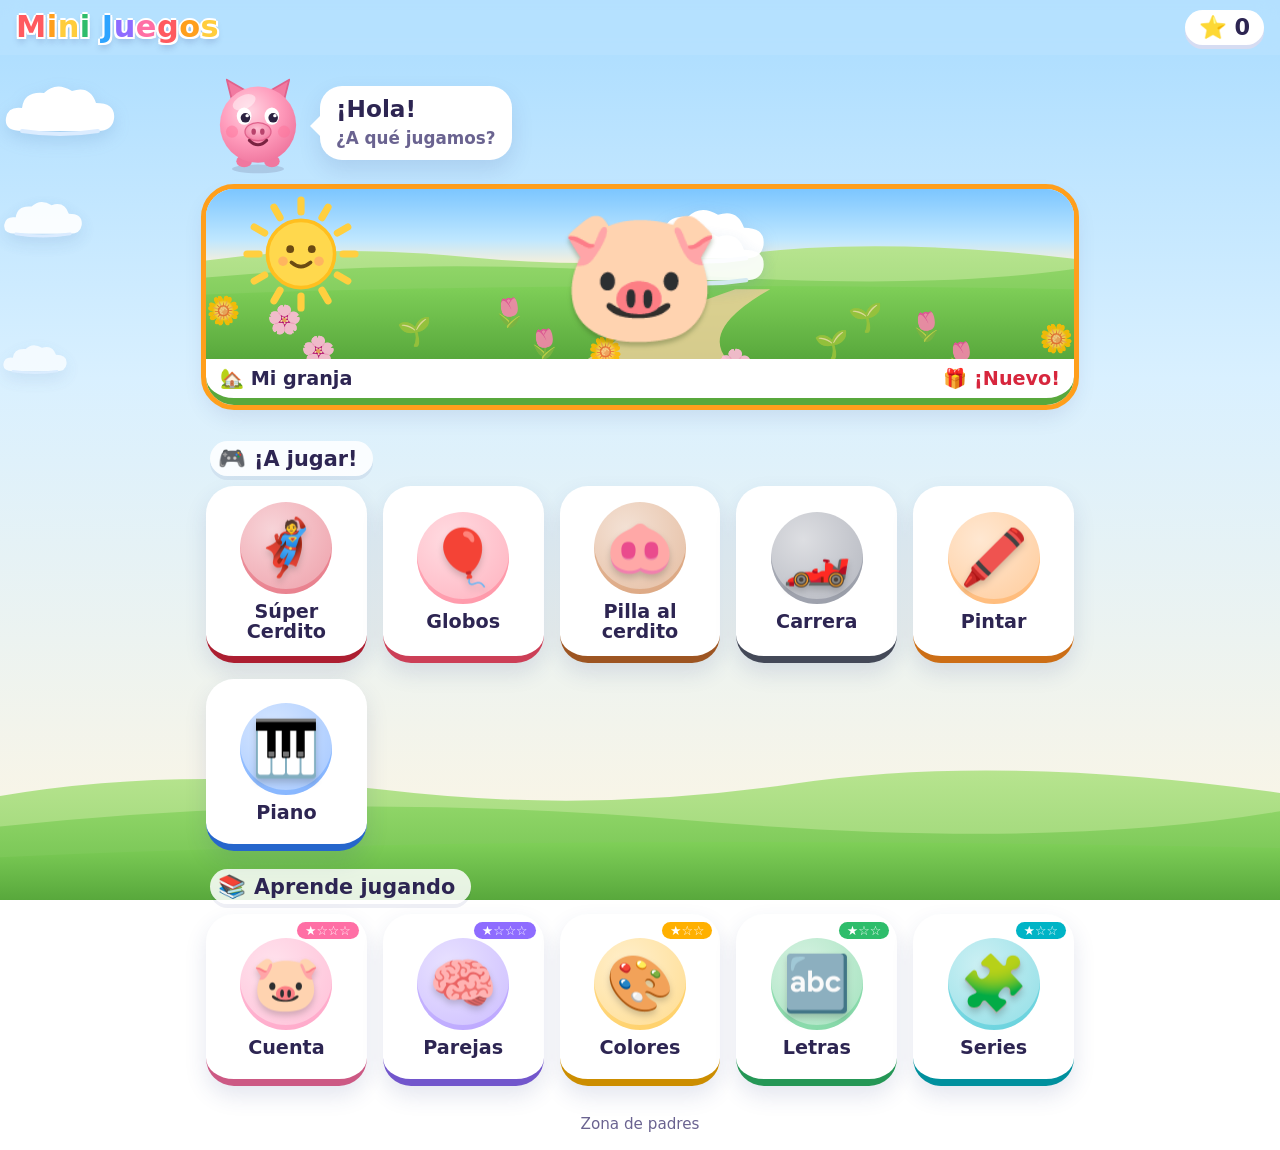
==== index.html @ d33e92b8 "Rediseño visual: escenario de cielo y colinas, mascota Cerdi, tarjetas con relieve - Fondo común con" ====
<!doctype html>
<html lang="es">
<head>
  <meta charset="utf-8">
  <meta name="viewport" content="width=device-width, initial-scale=1, maximum-scale=1, user-scalable=no">
  <meta name="theme-color" content="#2f80ff">
  <meta name="apple-mobile-web-app-capable" content="yes">
  <meta name="mobile-web-app-capable" content="yes">
  <meta name="apple-mobile-web-app-status-bar-style" content="default">
  <meta name="apple-mobile-web-app-title" content="Mini Juegos">
  <link rel="apple-touch-icon" href="apple-touch-icon.png">
  <link rel="icon" href="icon.svg" type="image/svg+xml">
  <title>Mini Juegos</title>
  <link rel="manifest" href="manifest.json">
  <link rel="preload" href="fonts/baloo-2-latin-800-normal.woff2" as="font" type="font/woff2" crossorigin>
  <link rel="stylesheet" href="css/style.css">
</head>
<body>
  <div id="decor" aria-hidden="true"></div>
  <header class="topbar">
    <button id="btn-home" class="icon-btn" aria-label="Inicio" hidden>🏠</button>
    <h1 id="title">Mini Juegos</h1>
    <div class="stars" aria-label="Estrellas">⭐ <span id="star-count">0</span></div>
  </header>

  <main id="app"></main>

  <div id="celebration" class="celebration" hidden></div>

  <script src="js/core.js"></script>
  <script src="js/mascot.js"></script>
  <script src="js/decor.js"></script>
  <script src="js/farm.js"></script>
  <script src="js/games/super.js"></script>
  <script src="js/games/globos.js"></script>
  <script src="js/games/topo.js"></script>
  <script src="js/games/carrera.js"></script>
  <script src="js/games/pintar.js"></script>
  <script src="js/games/piano.js"></script>
  <script src="js/games/contar.js"></script>
  <script src="js/games/memoria.js"></script>
  <script src="js/games/colores.js"></script>
  <script src="js/games/letras.js"></script>
  <script src="js/games/series.js"></script>
  <script src="js/app.js"></script>
</body>
</html>
---- css/style.css ----
@font-face { font-family: 'Baloo 2'; font-weight: 600; font-display: swap; src: url(../fonts/baloo-2-latin-600-normal.woff2) format('woff2'); }
@font-face { font-family: 'Baloo 2'; font-weight: 800; font-display: swap; src: url(../fonts/baloo-2-latin-800-normal.woff2) format('woff2'); }
:root {
  --bg: #fff8ec;
  --ink: #2b2b3a;
  --primary: #2f80ff;
  --ok: #2ebd6b;
  --warn: #ff9f1c;
  --card: #ffffff;
  --shadow: 0 6px 0 rgba(0,0,0,.12);
  --radius: 24px;
}

* { box-sizing: border-box; -webkit-tap-highlight-color: transparent; }

html, body {
  margin: 0;
  background: var(--bg);
  color: var(--ink);
  font-family: 'Baloo 2', system-ui, sans-serif;
  user-select: none;
  -webkit-user-select: none;
  -webkit-touch-callout: none;
  /* pan-y: se puede hacer scroll vertical pero no zoom (pellizco ni doble toque). */
  touch-action: pan-y;
  overscroll-behavior: none;
}
/* En los juegos de recreo no hay nada que desplazar: se bloquea todo gesto. */
body.in-game { touch-action: none; overflow: hidden; }
body.in-game main { overflow: hidden; }

.topbar {
  display: flex; align-items: center; gap: 12px;
  padding: 10px 16px;
  background: var(--primary); color: #fff;
  position: sticky; top: 0; z-index: 5;
}
.topbar h1 { flex: 1; margin: 0; font-size: 1.5rem; font-weight: 800; }
.stars { font-size: 1.4rem; font-weight: 800; }
.icon-btn {
  border: 0; background: rgba(255,255,255,.25); color: #fff;
  font-size: 1.6rem; width: 52px; height: 52px; border-radius: 16px; cursor: pointer;
}

main { padding: 16px; max-width: 900px; margin: 0 auto; }
.hello { font-size: 1.5rem; font-weight: 800; margin: 0 4px 12px; color: var(--primary); }

/* ---------- Menú ---------- */
.menu-grid {
  display: grid; gap: 16px;
  grid-template-columns: repeat(auto-fill, minmax(150px, 1fr));
}
.game-card {
  border: 0; cursor: pointer;
  background: var(--c, #fff); color: #fff;
  border-radius: var(--radius); box-shadow: var(--shadow);
  padding: 18px 10px; min-height: 160px;
  display: flex; flex-direction: column; align-items: center; justify-content: center; gap: 6px;
  font-family: inherit; font-size: 1.3rem; font-weight: 800;
  transition: transform .1s;
}
.game-card:active { transform: translateY(4px); box-shadow: 0 2px 0 rgba(0,0,0,.12); }
.game-card .emoji { font-size: 3.6rem; line-height: 1; }
.game-card .lvl { font-size: .9rem; opacity: .9; }

.parents-link {
  display: block; margin: 28px auto 0; text-align: center;
  color: #888; font-size: .95rem; background: none; border: 0; font-family: inherit;
}

/* ---------- Pantalla de juego ---------- */
.prompt {
  display: flex; align-items: center; justify-content: center; gap: 12px;
  font-size: 1.6rem; font-weight: 800; text-align: center; margin: 4px 0 16px;
}
.speak-btn {
  border: 0; background: var(--warn); color: #fff; font-size: 1.8rem;
  width: 60px; height: 60px; border-radius: 50%; box-shadow: var(--shadow); cursor: pointer; flex: none;
}

.stage {
  background: var(--card); border-radius: var(--radius); box-shadow: var(--shadow);
  padding: 16px; min-height: 180px;
  display: flex; flex-wrap: wrap; align-items: center; justify-content: center; gap: 8px;
  font-size: 3rem;
}

.options {
  display: grid; gap: 14px; margin-top: 18px;
  grid-template-columns: repeat(auto-fit, minmax(90px, 1fr));
}
.opt {
  border: 0; cursor: pointer; font-family: inherit;
  background: #fff; border-radius: 20px; box-shadow: var(--shadow);
  min-height: 96px; font-size: 2.6rem; font-weight: 800; color: var(--ink);
  transition: transform .1s, background .2s;
}
.opt:active { transform: translateY(4px); }
.opt.right { background: var(--ok); color: #fff; animation: pop .35s; }
.opt.wrong { animation: shake .35s; background: #ffe2c2; }
.opt.hint  { outline: 5px dashed var(--ok); outline-offset: 3px; }

/* Memoria */
.memory-grid { display: grid; gap: 10px; grid-template-columns: repeat(var(--cols, 4), 1fr); }
.mcard {
  aspect-ratio: 1; border: 0; border-radius: 18px; cursor: pointer;
  background: var(--primary); box-shadow: var(--shadow);
  font-size: clamp(2rem, 9vw, 3.4rem);
  color: transparent; transition: transform .25s, background .25s;
}
.mcard.open, .mcard.done { background: #fff; color: initial; transform: rotateY(360deg); }
.mcard.done { opacity: .55; }

/* Formas */
.shape { width: 80px; height: 80px; margin: auto; }

.progress { display: flex; gap: 6px; justify-content: center; margin-top: 16px; }
.progress span { width: 14px; height: 14px; border-radius: 50%; background: #ddd; }
.progress span.on { background: var(--ok); }

/* Celebración */
.celebration {
  position: fixed; inset: 0; pointer-events: none; z-index: 20;
  display: flex; align-items: center; justify-content: center;
  font-size: 7rem; animation: fadeout 1.2s forwards;
}
.confetti { position: fixed; top: -20px; font-size: 1.8rem; animation: fall 1.4s linear forwards; }

/* Panel padres */
.parents { background: #fff; border-radius: var(--radius); padding: 20px; font-size: 1.05rem; }
.parents table { width: 100%; border-collapse: collapse; }
.parents td, .parents th { padding: 8px; border-bottom: 1px solid #eee; text-align: left; }
.parents button { font-family: inherit; font-size: 1rem; padding: 8px 14px; border-radius: 10px; border: 1px solid #ccc; background: #fafafa; }
.parents label { display: block; margin-bottom: 14px; }
.parents select { font-family: inherit; font-size: 1rem; padding: 8px; border-radius: 10px; border: 1px solid #ccc; max-width: 70%; }
.parents input { font-family: inherit; font-size: 1.1rem; padding: 8px 10px; border-radius: 10px; border: 1px solid #ccc; width: 60%; max-width: 240px; }

@keyframes pop { 50% { transform: scale(1.15); } }
@keyframes shake { 25% { transform: translateX(-8px); } 75% { transform: translateX(8px); } }
@keyframes fadeout { 0% { opacity: 0; transform: scale(.5); } 30% { opacity: 1; transform: scale(1.1); } 100% { opacity: 0; } }
@keyframes fall { to { transform: translateY(110vh) rotate(540deg); } }

@media (max-width: 420px) {
  .opt { min-height: 80px; font-size: 2.2rem; }
  .prompt { font-size: 1.3rem; }
}

/* ---------- Recreo: área de juego a pantalla ---------- */
.section-title { font-size: 1.4rem; font-weight: 800; margin: 18px 4px 10px; }
.section-title:first-child { margin-top: 0; }
.hud { display: flex; justify-content: space-between; align-items: center; font-size: 1.5rem; font-weight: 800; margin-bottom: 8px; }
.play {
  position: relative; overflow: hidden; touch-action: none;
  height: calc(100vh - 140px); height: calc(100dvh - 140px); min-height: 380px;
  border-radius: var(--radius); box-shadow: var(--shadow);
  background: linear-gradient(#bfe6ff, #eaf7ff);
}
.sprite { position: absolute; top: 0; line-height: 1; cursor: pointer; will-change: transform; }
.balloon { font-size: 4.2rem; filter: drop-shadow(0 4px 2px rgba(0,0,0,.15)); }
.burst { position: absolute; font-size: 2rem; pointer-events: none; animation: burst .5s forwards; }
.floating { position: absolute; font-size: 1.6rem; font-weight: 800; color: #fff; text-shadow: 0 2px 0 rgba(0,0,0,.3); pointer-events: none; animation: rise .8s forwards; }
@keyframes burst { to { transform: scale(2.4); opacity: 0; } }
@keyframes rise { to { transform: translateY(-60px); opacity: 0; } }

/* Topo */
.holes { display: grid; grid-template-columns: repeat(3, 1fr); gap: 14px; height: 100%; padding: 14px; align-content: center; }
.hole { position: relative; aspect-ratio: 1; border-radius: 50%; background: radial-gradient(#5b3a1c 55%, #7a5230 56%); overflow: hidden; }
.hole .who { position: absolute; left: 0; right: 0; text-align: center; bottom: -100%; font-size: clamp(3rem, 15vw, 5rem); transition: bottom .15s; }
.hole.up .who { bottom: 8%; }
.hole.hit .who { animation: shake .3s; }

/* Pintar */
.paint-tools { display: flex; flex-wrap: wrap; gap: 8px; margin-bottom: 8px; }
.swatch { width: 46px; height: 46px; border-radius: 50%; border: 4px solid #fff; box-shadow: var(--shadow); cursor: pointer; font-size: 1.5rem; display: flex; align-items: center; justify-content: center; background: #fff; }
.swatch.sel { outline: 4px solid var(--ink); }
.paint canvas { width: 100%; height: 100%; display: block; background: #fff; border-radius: var(--radius); }

/* Piano */
.keys { display: flex; height: 100%; gap: 4px; padding: 6px; }
.key { flex: 1; min-width: 0; padding-left: 0; padding-right: 0; border: 0; border-radius: 16px; box-shadow: var(--shadow); cursor: pointer; display: flex; flex-direction: column; justify-content: flex-end; align-items: center; padding-bottom: 18px; font-size: clamp(1.4rem, 6vw, 3rem); transition: transform .08s; }
.key.on { transform: translateY(6px) scale(.97); filter: brightness(1.15); }
.key.on span { animation: pop .3s; }

/* Carrera */
.road { background: #555; }
.road .lane { position: absolute; top: 0; bottom: 0; width: 6px; background: repeating-linear-gradient(#fff 0 30px, transparent 30px 60px); background-size: 6px 60px; animation: road .5s linear infinite; }
@keyframes road { to { background-position: 0 60px; } }
.car { font-size: 4rem; transition: left .12s; }
.car.crash { animation: crash .6s; }
@keyframes crash { 20% { transform: rotate(-20deg); } 50% { transform: rotate(20deg); } 80% { transform: rotate(-10deg); } }

/* Barra de objetivo (sin cronómetro) */
.goalbar { flex: 1; height: 18px; margin: 0 12px; background: rgba(0,0,0,.08); border-radius: 9px; overflow: hidden; }
.goalbar > div { height: 100%; width: 0; background: var(--ok); border-radius: 9px; transition: width .3s; }

/* ---------- Mi granja ---------- */
.farm { position: relative; overflow: hidden; container-type: inline-size;
  background: linear-gradient(#8fd3ff 0 46%, #86d45f 46% 100%); }
@keyframes drift { from { left: 105%; } to { left: -25%; } }
.fitem { position: absolute; line-height: 1; cursor: pointer; transform: translate(-50%, -100%);
  font-size: calc(var(--s) * 1vw); font-size: calc(var(--s) * 1cqw);
  animation: bob 2.4s ease-in-out infinite; filter: drop-shadow(0 3px 2px rgba(0,0,0,.18)); }
.fitem.jump { animation: jump .5s; }
.fitem.arrive { animation: arrive .7s; }
@keyframes bob { 50% { transform: translate(-50%, -104%); } }
@keyframes jump { 40% { transform: translate(-50%, -150%) rotate(-12deg) scale(1.2); } }
@keyframes arrive { 0% { transform: translate(-50%, -100%) scale(0); } 70% { transform: translate(-50%, -100%) scale(1.4); } }
.farm-banner { display: block; width: 100%; padding: 0; border: 0; margin-bottom: 6px; cursor: pointer; font-family: inherit;
  background: #fff; border-radius: var(--radius); box-shadow: var(--shadow); overflow: hidden; color: var(--ink); }
.farm-banner:active { transform: translateY(4px); }
.farm-banner .mini { height: 150px; pointer-events: none; }
.farm-banner.new { outline: 5px solid var(--warn); animation: pop 1s infinite; }
.farm-foot { display: flex; align-items: center; gap: 8px; padding: 8px 14px; font-size: 1.2rem; }
.farm-foot b { margin-right: auto; font-weight: 800; }
.farm-foot .goalbar { max-width: 110px; margin: 0; }
.gift { font-weight: 800; white-space: nowrap; }
.gift.bounce { color: #d7263d; }
.farm-hud { justify-content: center; gap: 10px; }
.farm-hud .goalbar { max-width: 220px; margin: 0; }

/* ---------- Súper Cerdito ---------- */
.sky { background: linear-gradient(#5cb8ff, #c9ecff 70%, #e9f9d8); }
.hero { width: 80px; height: 80px; left: 0; }
.hero .pig { position: absolute; inset: 0; font-size: 4rem; line-height: 80px; text-align: center; }
.hero .cape { position: absolute; left: -34px; top: 22px; width: 56px; height: 40px; background: #d7263d;
  clip-path: polygon(100% 20%, 100% 80%, 0 100%, 18% 50%, 0 0); transform-origin: right center; animation: flap .35s ease-in-out infinite alternate; }
@keyframes flap { from { transform: scaleY(.75) skewY(-6deg); } to { transform: scaleY(1.1) skewY(6deg); } }
.lost { display: flex; flex-direction: column; align-items: center; font-size: 2.6rem; left: 0; }
.lost span:first-child { font-size: 3rem; margin-bottom: -10px; }
.storm { font-size: 3.6rem; left: 0; }
.follower { font-size: 1.6rem; left: 0; }


/* =====================================================================
   Rediseño: cielo con escenario, tarjetas "almohadilla", mascota Cerdi
   ===================================================================== */
:root {
  --ink: #2d2552;
  --primary: #3d7bff;
  --shadow: 0 10px 22px rgba(45, 60, 130, .13);
  --radius: 28px;
}
html, body { background: linear-gradient(#a9dcff 0%, #d9f0ff 42%, #fff6e2 100%) fixed; min-height: 100%; }
body { position: relative; }
#decor { position: fixed; inset: 0; z-index: 0; pointer-events: none; overflow: hidden; }
#decor .hills { position: absolute; left: 0; bottom: 0; width: 100%; height: 34vh; }
main, .topbar { position: relative; z-index: 1; }

/* Sol que gira despacio y nubes que pasan */
.sun .rays { transform-origin: 50px 50px; animation: spin 40s linear infinite; }
@keyframes spin { to { transform: rotate(360deg); } }
.cloud { position: absolute; width: 120px; filter: drop-shadow(0 6px 8px rgba(80,120,180,.18)); animation: drift 34s linear infinite; pointer-events: none; }
.cloud.c1 { top: 9%; animation-delay: -6s; }
.cloud.c2 { top: 22%; width: 86px; animation-duration: 46s; animation-delay: -25s; opacity: .9; }
.cloud.c3 { top: 38%; width: 70px; animation-duration: 40s; animation-delay: -14s; opacity: .7; }
@keyframes drift { from { left: 105%; } to { left: -35%; } }

/* Barra superior translúcida con título de colores */
.topbar { background: rgba(185, 226, 255, .72); -webkit-backdrop-filter: blur(10px); backdrop-filter: blur(10px); color: var(--ink); }
.topbar h1 { font-size: 1.9rem; letter-spacing: .5px; line-height: 1;
  text-shadow: 0 2px 0 #fff, 2px 0 0 #fff, -2px 0 0 #fff, 0 -2px 0 #fff, 2px 2px 0 #fff, -2px 2px 0 #fff, 0 5px 6px rgba(45,60,130,.25); }
.icon-btn, .stars { background: #fff; color: var(--ink); box-shadow: 0 4px 0 #d6dcf2; }
.stars { padding: 4px 14px; border-radius: 999px; }
.icon-btn { border-radius: 50%; }

/* Saludo con la mascota */
.hello { display: flex; align-items: center; gap: 10px; margin: 0 0 14px; color: var(--ink); }
.hello-mascot { width: 104px; flex: none; cursor: pointer; animation: bob2 2.6s ease-in-out infinite; }
.hello-mascot.jump { animation: jumpy .6s; }
.cerdi { display: block; width: 100%; height: auto; overflow: visible; }
.cerdi-eyes { animation: blink 4.5s infinite; transform-origin: 60px 53px; }
@keyframes blink { 0%, 95%, 100% { transform: scaleY(1); } 97% { transform: scaleY(.1); } }
@keyframes bob2 { 50% { transform: translateY(-6px); } }
@keyframes jumpy { 40% { transform: translateY(-26px) rotate(-8deg); } 70% { transform: translateY(0) scale(1.08, .92); } }
.bubble { position: relative; background: #fff; border-radius: 22px; padding: 10px 16px; font-size: 1.45rem; font-weight: 800; line-height: 1.15; box-shadow: var(--shadow); }
.bubble small { font-size: 1.05rem; font-weight: 600; color: #6a6390; }
.bubble::before { content: ''; position: absolute; left: -10px; top: 40%; border: 10px solid transparent; border-right-color: #fff; border-left: 0; }

/* Títulos de sección en píldora */
.section-title { display: inline-flex; align-items: center; gap: 8px; background: rgba(255,255,255,.85); padding: 4px 16px 4px 8px; border-radius: 999px; font-size: 1.3rem; box-shadow: 0 4px 0 rgba(45,60,130,.08); }
.section-title span { font-size: 1.4rem; }

/* Tarjetas de juego tipo "almohadilla" */
.menu-grid { grid-template-columns: repeat(auto-fill, minmax(148px, 1fr)); }
.game-card { position: relative; background: #fff; color: var(--ink); min-height: 172px; padding: 16px 8px 14px; gap: 8px;
  border-bottom: 7px solid var(--c); border-bottom-color: color-mix(in srgb, var(--c) 80%, #000);
  box-shadow: var(--shadow); font-size: 1.2rem; transition: transform .12s, box-shadow .12s; }
.game-card:active { transform: translateY(5px); border-bottom-width: 3px; box-shadow: 0 4px 10px rgba(45,60,130,.12); }
.game-card .emoji { width: 92px; height: 92px; border-radius: 50%; display: grid; place-items: center;
  background: var(--c); background: radial-gradient(circle at 35% 30%, color-mix(in srgb, var(--c) 20%, #fff), color-mix(in srgb, var(--c) 45%, #fff));
  box-shadow: inset 0 -5px 0 color-mix(in srgb, var(--c) 30%, transparent); font-size: 3.4rem; }
.game-card .emoji span { filter: drop-shadow(0 4px 3px rgba(0,0,0,.18)); transition: transform .2s; }
.game-card:hover .emoji span { transform: scale(1.1) rotate(-6deg); }
.game-card .gname { line-height: 1.05; }
.game-card .lvl { position: absolute; top: 8px; right: 8px; background: var(--c); color: #fff; font-size: .8rem; padding: 1px 8px; border-radius: 999px; opacity: 1; }
.parents-link { color: #6a6390; }

/* Tarjeta de la granja */
.farm-banner { border-bottom: 7px solid #58a83c; margin-bottom: 18px; }
.farm-banner .mini { height: 170px; }

/* Escena de la granja dibujada */
.farm { background: #9ed8ff; }
.farm .farm-sky { position: absolute; inset: 0; background: linear-gradient(#7cc6ff 0%, #bfe7ff 30%, #fff1d6 46%); }
.farm .hills { position: absolute; inset: 0; width: 100%; height: 100%; }
.farm .sun { position: absolute; left: 4%; top: 3%; width: 20%; width: 20cqw; max-width: 120px; }
.farm .cloud { width: 26cqw; max-width: 130px; }
.farm .flowers span { position: absolute; font-size: 3.2cqw; opacity: .9; pointer-events: none; }
.fitem { z-index: 2; filter: drop-shadow(0 4px 2px rgba(40,70,20,.28)); }

/* Juegos de preguntas: tarjetas y botones con relieve */
.stage { border-bottom: 6px solid #dfe5f6; }
.opt { border-bottom: 6px solid #d9dff3; box-shadow: var(--shadow); }
.opt:active { border-bottom-width: 2px; }
.opt.right { border-bottom-color: #1f9653; }
.speak-btn { box-shadow: 0 5px 0 #d97f00; }
.prompt { background: rgba(255,255,255,.92); border-radius: 24px; padding: 8px 12px; }
.progress span { width: 18px; height: 18px; background: #fff; box-shadow: inset 0 0 0 3px #d9dff3; }
.progress span.on { background: #ffcd3c; box-shadow: inset 0 0 0 3px #f0a800; }
.hud { background: rgba(255,255,255,.92); border-radius: 22px; padding: 6px 12px; }
.parents { box-shadow: var(--shadow); }

@media (prefers-reduced-motion: reduce) {
  .sun .rays, .cloud, .hello-mascot, .cerdi-eyes, .fitem { animation: none !important; }
}

/* Reverso de las cartas de Parejas */
.mcard { background: radial-gradient(circle at 30% 25%, #8fb1ff, #4f7dff 60%, #6f5bff); border-bottom: 6px solid #3a55c9;
  background-image: radial-gradient(circle at 30% 25%, rgba(255,255,255,.35) 0 18%, transparent 19%), linear-gradient(135deg, #5b8cff, #8e6cff); }
.mcard.open, .mcard.done { background: #fff; border-bottom-color: #d9dff3; }
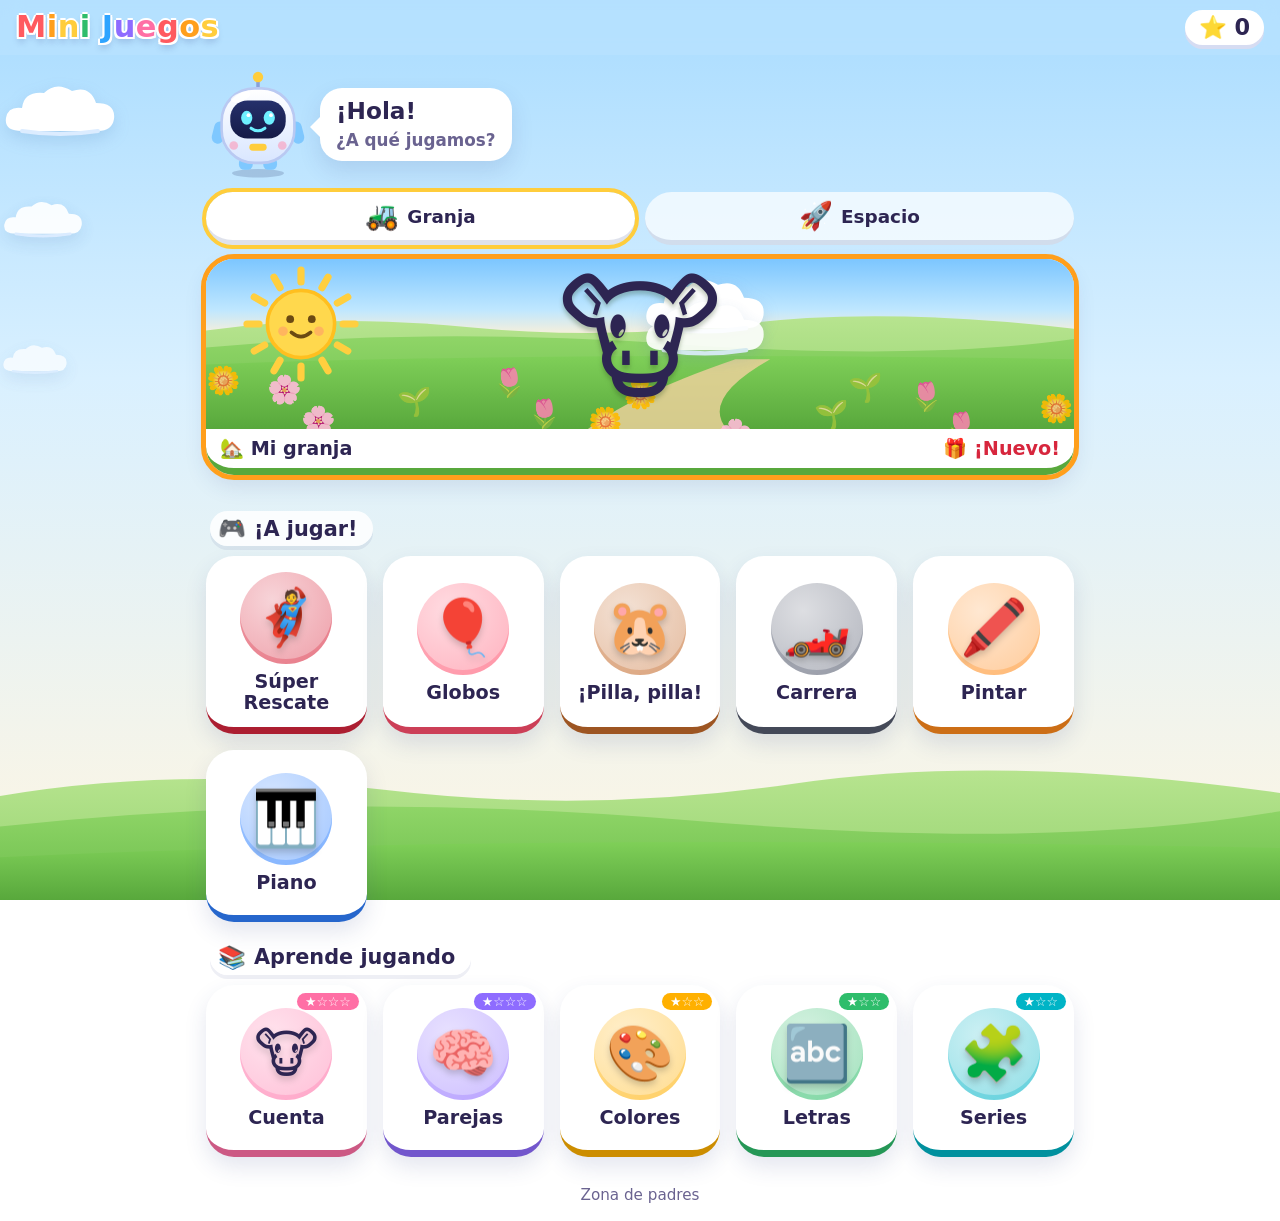
==== commit 198646e3: "Temas (granja y espacio), perfiles con guardado versionado y mascota Bip - Store v2: varios jugadore" ====
--- a/index.html
+++ b/index.html
@@ -27,10 +27,12 @@
 
   <div id="celebration" class="celebration" hidden></div>
 
+  <script src="js/store.js"></script>
   <script src="js/core.js"></script>
   <script src="js/mascot.js"></script>
   <script src="js/decor.js"></script>
-  <script src="js/farm.js"></script>
+  <script src="js/themes.js"></script>
+  <script src="js/world.js"></script>
   <script src="js/games/super.js"></script>
   <script src="js/games/globos.js"></script>
   <script src="js/games/topo.js"></script>
--- a/css/style.css
+++ b/css/style.css
@@ -164,7 +164,7 @@
 
 /* Topo */
 .holes { display: grid; grid-template-columns: repeat(3, 1fr); gap: 14px; height: 100%; padding: 14px; align-content: center; }
-.hole { position: relative; aspect-ratio: 1; border-radius: 50%; background: radial-gradient(#5b3a1c 55%, #7a5230 56%); overflow: hidden; }
+.hole { position: relative; aspect-ratio: 1; border-radius: 50%; background: var(--hole, radial-gradient(#5b3a1c 55%, #7a5230 56%)); overflow: hidden; }
 .hole .who { position: absolute; left: 0; right: 0; text-align: center; bottom: -100%; font-size: clamp(3rem, 15vw, 5rem); transition: bottom .15s; }
 .hole.up .who { bottom: 8%; }
 .hole.hit .who { animation: shake .3s; }
@@ -194,7 +194,7 @@
 .goalbar > div { height: 100%; width: 0; background: var(--ok); border-radius: 9px; transition: width .3s; }
 
 /* ---------- Mi granja ---------- */
-.farm { position: relative; overflow: hidden; container-type: inline-size;
+.world { position: relative; overflow: hidden; container-type: inline-size;
   background: linear-gradient(#8fd3ff 0 46%, #86d45f 46% 100%); }
 @keyframes drift { from { left: 105%; } to { left: -25%; } }
 .fitem { position: absolute; line-height: 1; cursor: pointer; transform: translate(-50%, -100%);
@@ -205,11 +205,11 @@
 @keyframes bob { 50% { transform: translate(-50%, -104%); } }
 @keyframes jump { 40% { transform: translate(-50%, -150%) rotate(-12deg) scale(1.2); } }
 @keyframes arrive { 0% { transform: translate(-50%, -100%) scale(0); } 70% { transform: translate(-50%, -100%) scale(1.4); } }
-.farm-banner { display: block; width: 100%; padding: 0; border: 0; margin-bottom: 6px; cursor: pointer; font-family: inherit;
+.world-banner { display: block; width: 100%; padding: 0; border: 0; margin-bottom: 6px; cursor: pointer; font-family: inherit;
   background: #fff; border-radius: var(--radius); box-shadow: var(--shadow); overflow: hidden; color: var(--ink); }
-.farm-banner:active { transform: translateY(4px); }
-.farm-banner .mini { height: 150px; pointer-events: none; }
-.farm-banner.new { outline: 5px solid var(--warn); animation: pop 1s infinite; }
+.world-banner:active { transform: translateY(4px); }
+.world-banner .mini { height: 150px; pointer-events: none; }
+.world-banner.new { outline: 5px solid var(--warn); animation: pop 1s infinite; }
 .farm-foot { display: flex; align-items: center; gap: 8px; padding: 8px 14px; font-size: 1.2rem; }
 .farm-foot b { margin-right: auto; font-weight: 800; }
 .farm-foot .goalbar { max-width: 110px; margin: 0; }
@@ -296,16 +296,16 @@
 .parents-link { color: #6a6390; }
 
 /* Tarjeta de la granja */
-.farm-banner { border-bottom: 7px solid #58a83c; margin-bottom: 18px; }
-.farm-banner .mini { height: 170px; }
+.world-banner { border-bottom: 7px solid #58a83c; margin-bottom: 18px; }
+.world-banner .mini { height: 170px; }
 
 /* Escena de la granja dibujada */
-.farm { background: #9ed8ff; }
-.farm .farm-sky { position: absolute; inset: 0; background: linear-gradient(#7cc6ff 0%, #bfe7ff 30%, #fff1d6 46%); }
-.farm .hills { position: absolute; inset: 0; width: 100%; height: 100%; }
-.farm .sun { position: absolute; left: 4%; top: 3%; width: 20%; width: 20cqw; max-width: 120px; }
-.farm .cloud { width: 26cqw; max-width: 130px; }
-.farm .flowers span { position: absolute; font-size: 3.2cqw; opacity: .9; pointer-events: none; }
+.world { background: #9ed8ff; }
+.world .farm-sky { position: absolute; inset: 0; background: linear-gradient(#7cc6ff 0%, #bfe7ff 30%, #fff1d6 46%); }
+.world .hills { position: absolute; inset: 0; width: 100%; height: 100%; }
+.world .sun { position: absolute; left: 4%; top: 3%; width: 20%; width: 20cqw; max-width: 120px; }
+.world .cloud { width: 26cqw; max-width: 130px; }
+.world .flowers span { position: absolute; font-size: 3.2cqw; opacity: .9; pointer-events: none; }
 .fitem { z-index: 2; filter: drop-shadow(0 4px 2px rgba(40,70,20,.28)); }
 
 /* Juegos de preguntas: tarjetas y botones con relieve */
@@ -328,3 +328,54 @@
 .mcard { background: radial-gradient(circle at 30% 25%, #8fb1ff, #4f7dff 60%, #6f5bff); border-bottom: 6px solid #3a55c9;
   background-image: radial-gradient(circle at 30% 25%, rgba(255,255,255,.35) 0 18%, transparent 19%), linear-gradient(135deg, #5b8cff, #8e6cff); }
 .mcard.open, .mcard.done { background: #fff; border-bottom-color: #d9dff3; }
+
+/* ---------- Selector de tema, jugadores ---------- */
+.theme-pick { display: flex; gap: 10px; margin: 0 0 14px; }
+.theme-btn { flex: 1; display: flex; align-items: center; justify-content: center; gap: 8px; border: 0; cursor: pointer;
+  font-family: inherit; font-size: 1.15rem; font-weight: 800; color: var(--ink); background: rgba(255,255,255,.7);
+  padding: 8px 10px; border-radius: 999px; border-bottom: 5px solid rgba(45,60,130,.15); }
+.theme-btn span { font-size: 1.7rem; }
+.theme-btn.on { background: #fff; outline: 4px solid #ffcd3c; }
+.who-btn { margin-left: auto; width: 60px; height: 60px; border-radius: 50%; border: 0; background: #fff; font-size: 2rem; box-shadow: var(--shadow); cursor: pointer; flex: none; }
+.who-grid { display: grid; gap: 16px; grid-template-columns: repeat(auto-fill, minmax(148px, 1fr)); }
+.parents h3 { margin: 18px 0 8px; font-size: 1.2rem; }
+.parents h3:first-child { margin-top: 0; }
+.avatars { display: flex; flex-wrap: wrap; gap: 6px; margin-bottom: 10px; }
+.avatars .av { font-size: 1.6rem; width: 48px; height: 48px; padding: 0; border-radius: 50%; }
+.avatars .av.on, .profiles .pf.on { outline: 3px solid var(--primary); background: #eef3ff; }
+.profiles { display: flex; flex-wrap: wrap; gap: 6px; }
+
+/* ---------- Tema espacio ---------- */
+.mascot { display: block; width: 100%; height: auto; overflow: visible; }
+.mascot-eyes { animation: blink 4.5s infinite; transform-origin: 60px 54px; }
+.mascot-light { animation: glow 1.6s ease-in-out infinite alternate; }
+@keyframes glow { to { fill: #ff8fb1; } }
+.stars-bg { position: absolute; inset: 0; width: 100%; height: 100%; }
+.stars-bg .tw { animation: twinkle 2.4s ease-in-out infinite alternate; }
+@keyframes twinkle { to { opacity: .25; } }
+.moon-ground { position: absolute; left: 0; bottom: 0; width: 100%; height: 100%; }
+body.theme-espacio, html:has(body.theme-espacio) { background: linear-gradient(#141640 0%, #2a2370 55%, #4b3a96 100%) fixed; }
+body.theme-espacio #decor .planet { position: absolute; right: -30px; top: 90px; width: 150px; animation: floaty 7s ease-in-out infinite; }
+body.theme-espacio #decor .earth { position: absolute; left: -14px; top: 46%; width: 70px; opacity: .9; }
+@keyframes floaty { 50% { transform: translateY(-10px) rotate(3deg); } }
+body.theme-espacio .topbar { background: rgba(30, 26, 90, .6); }
+body.theme-espacio .parents-link { color: #cfc9ff; }
+body.theme-espacio .world-banner { border-bottom-color: #6f5bff; }
+.world-espacio .space-sky { position: absolute; inset: 0; background: linear-gradient(#141640, #2a2370 60%, #4b3a96); }
+.world-espacio .planet { position: absolute; right: 2%; top: 30%; width: 26cqw; max-width: 160px; opacity: .95; }
+.world-espacio .fitem { filter: drop-shadow(0 0 6px rgba(255,255,255,.35)); }
+.twinkles { position: absolute; inset: 0; background-image:
+  radial-gradient(2px 2px at 20% 30%, #fff 50%, transparent 51%), radial-gradient(2px 2px at 70% 20%, #fff 50%, transparent 51%),
+  radial-gradient(1.5px 1.5px at 40% 70%, #fff 50%, transparent 51%), radial-gradient(2px 2px at 85% 60%, #fff 50%, transparent 51%),
+  radial-gradient(1.5px 1.5px at 10% 85%, #fff 50%, transparent 51%), radial-gradient(1.5px 1.5px at 55% 45%, #fff 50%, transparent 51%);
+  animation: twinkle 2s ease-in-out infinite alternate; }
+.spaceway { background: linear-gradient(#141640, #2a2370); }
+.starfield { position: absolute; inset: -100% 0 0 0; background-image:
+  radial-gradient(2px 2px at 15% 10%, #fff 50%, transparent 51%), radial-gradient(1.5px 1.5px at 60% 25%, #fff 50%, transparent 51%),
+  radial-gradient(2px 2px at 35% 55%, #fff 50%, transparent 51%), radial-gradient(1.5px 1.5px at 80% 75%, #fff 50%, transparent 51%),
+  radial-gradient(2px 2px at 90% 40%, #fff 50%, transparent 51%), radial-gradient(1.5px 1.5px at 5% 90%, #fff 50%, transparent 51%);
+  background-size: 100% 50%; animation: stars 2.4s linear infinite; }
+.starfield.s2 { animation-duration: 4s; opacity: .5; background-position: 50px 0; }
+@keyframes stars { to { transform: translateY(50%); } }
+.car.ship { transform: rotate(-45deg); }
+.car.ship.crash { animation: crash .6s; }
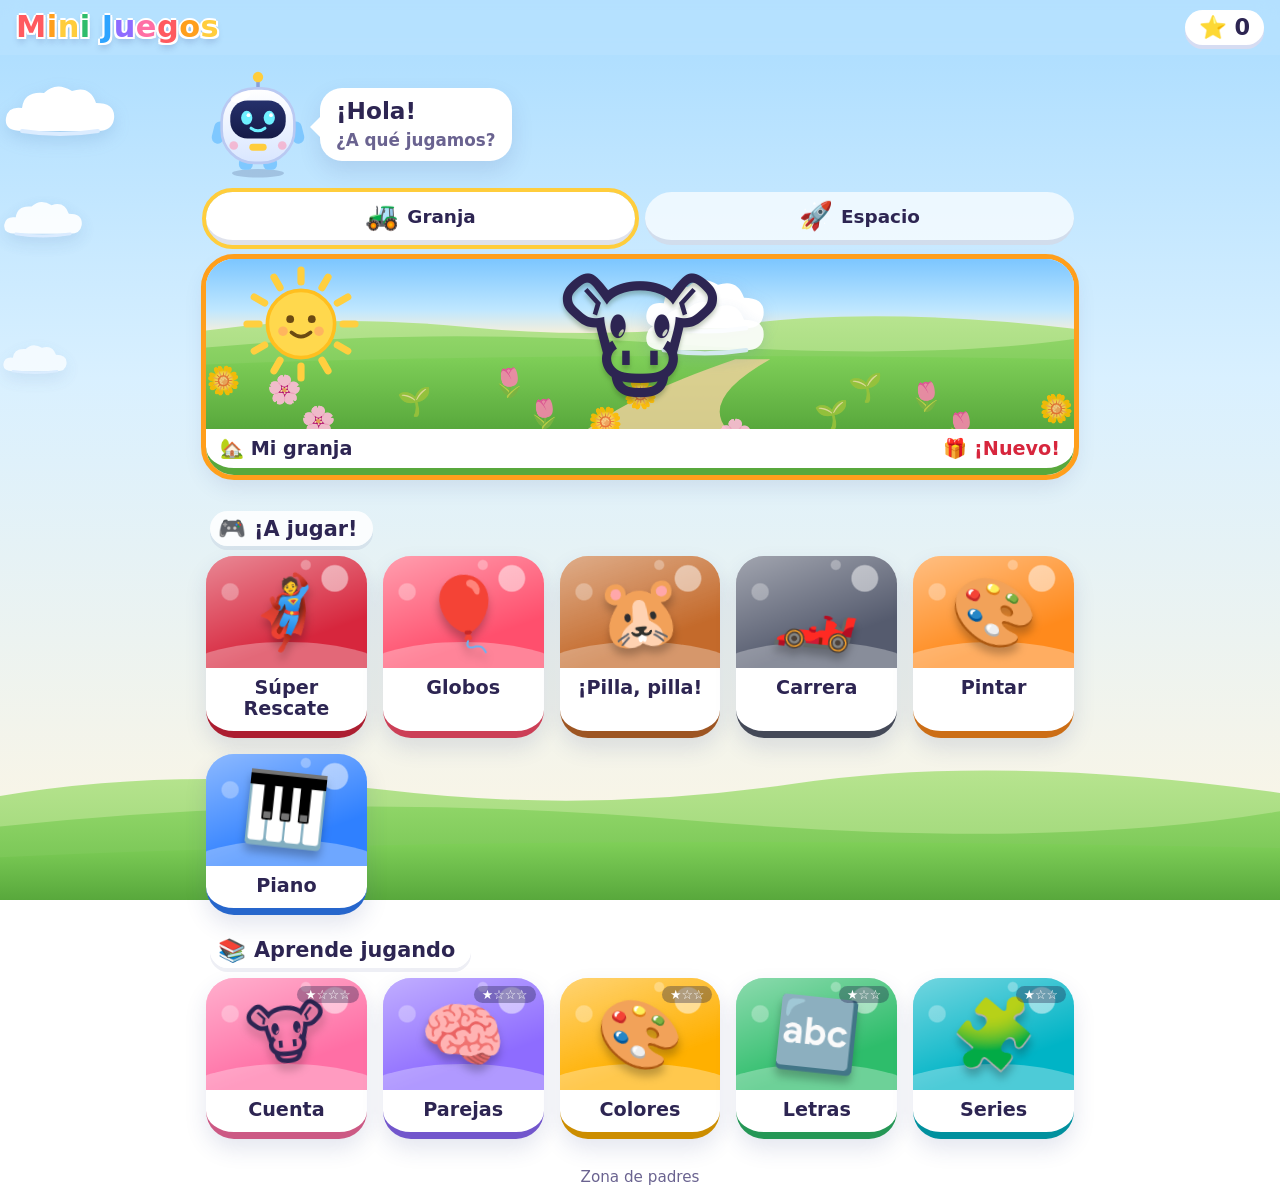
==== commit 205a7b0c: "Pintar nuevo y segunda pasada de diseño Pintar: - Selector con hoja en blanco, 8 láminas propias par" ====
--- a/index.html
+++ b/index.html
@@ -33,6 +33,8 @@
   <script src="js/decor.js"></script>
   <script src="js/themes.js"></script>
   <script src="js/world.js"></script>
+  <script src="js/art.js"></script>
+  <script src="js/laminas.js"></script>
   <script src="js/games/super.js"></script>
   <script src="js/games/globos.js"></script>
   <script src="js/games/topo.js"></script>
--- a/css/style.css
+++ b/css/style.css
@@ -379,3 +379,100 @@
 @keyframes stars { to { transform: translateY(50%); } }
 .car.ship { transform: rotate(-45deg); }
 .car.ship.crash { animation: crash .6s; }
+
+/* =====================================================================
+   Segunda pasada de diseño: portadas, píldoras, bloques, mascota en juego
+   ===================================================================== */
+/* Portadas de los juegos */
+.game-card { padding: 0 0 12px; overflow: hidden; gap: 6px; justify-content: flex-start; min-height: 0; }
+.game-card .cover { display: grid; place-items: center; width: 100%; height: 112px; position: relative; overflow: hidden; background: var(--c);
+  background: radial-gradient(circle at 80% 20%, rgba(255,255,255,.5) 0 8%, transparent 9%), radial-gradient(circle at 15% 32%, rgba(255,255,255,.3) 0 5%, transparent 6%),
+              radial-gradient(circle at 62% 8%, rgba(255,255,255,.3) 0 3%, transparent 4%), linear-gradient(160deg, rgba(255,255,255,.45), rgba(255,255,255,0) 70%), var(--c); }
+.game-card .cover::after { content: ''; position: absolute; left: -15%; right: -15%; bottom: -38px; height: 64px; border-radius: 50%; background: rgba(255,255,255,.3); }
+.game-card .emoji { width: auto; height: auto; background: none; box-shadow: none; border-radius: 0; font-size: 4.3rem; line-height: 1; z-index: 1;
+  filter: drop-shadow(0 7px 4px rgba(0,0,0,.25)); transform: rotate(-6deg); transition: transform .2s; }
+.menu-grid .game-card:nth-child(even) .emoji { transform: rotate(6deg); }
+.game-card:active .emoji { transform: scale(1.15); }
+.game-card .gname { padding: 4px 6px 0; }
+.game-card .lvl { z-index: 2; background: rgba(30,30,70,.35); }
+
+/* HUD en píldoras */
+.hud { background: none; padding: 0; gap: 8px; }
+.hud > span { background: #fff; border-radius: 999px; padding: 3px 14px; box-shadow: 0 4px 0 rgba(45,60,130,.14); white-space: nowrap; color: var(--ink); }
+.hud > .goalbar { height: 26px; border: 5px solid #fff; border-radius: 999px; box-shadow: 0 4px 0 rgba(45,60,130,.14); background: #e6e9f7; margin: 0; }
+.hud .goalbar > div { background: linear-gradient(90deg, #ffc21f, #ff7a3d); }
+
+/* Progreso con estrellas, bloques de color y mascota que reacciona */
+.progress { display: flex; gap: 6px; justify-content: center; margin: 0 auto 10px; background: rgba(255,255,255,.9); border-radius: 999px; padding: 0 18px; width: max-content; box-shadow: 0 4px 0 rgba(45,60,130,.1); }
+.progress span, .progress span.on { width: auto; height: auto; background: none; box-shadow: none; border-radius: 0; font-size: 1.8rem; line-height: 1.25; color: #d8d5ee; }
+.progress span.on { color: #ffc21f; text-shadow: 0 2px 0 #e09a00; }
+.progress span.new { animation: pop .5s; }
+.options { margin-bottom: 112px; }
+.opt.blk { background: var(--b); color: #fff; border-bottom-color: rgba(0,0,0,.22); text-shadow: 0 3px 0 rgba(0,0,0,.18); font-size: 3rem; }
+.opt.blk.right { background: var(--ok); }
+.opt.blk.wrong { background: var(--b); opacity: .45; }
+.buddy { position: fixed; left: 8px; bottom: 6px; width: 96px; pointer-events: none; z-index: 2; }
+.buddy.react, .hello-mascot.react { animation: jumpy .6s; }
+.mascot .mo { display: none; }
+.mascot.mood-happy .mo-happy, .mascot.mood-joy .mo-joy, .mascot.mood-wow .mo-wow { display: inline; }
+
+/* Pantalla de fin */
+.endcard { background: #fff; border-radius: 32px; padding: 22px 16px 26px; text-align: center; box-shadow: var(--shadow); border-bottom: 8px solid #d9dff3; margin-top: 10px; color: var(--ink); }
+.end-stars span { display: inline-block; font-size: 3rem; animation: starin .5s backwards; }
+.end-stars span:nth-child(2) { font-size: 4.2rem; animation-delay: .15s; }
+.end-stars span:nth-child(3) { animation-delay: .3s; }
+@keyframes starin { from { transform: scale(0) rotate(-90deg); opacity: 0; } }
+.end-mascot { width: 130px; margin: 4px auto 0; animation: bob2 1.2s ease-in-out infinite; }
+.end-title { display: flex; flex-direction: column; gap: 2px; font-size: 1.9rem; font-weight: 800; line-height: 1.15; margin: 8px 0 16px; }
+.end-title small { font-size: 1.05rem; color: #6a6390; }
+.end-btns { display: flex; gap: 22px; justify-content: center; }
+.round { width: 92px; height: 92px; border-radius: 50%; border: 0; font-size: 2.6rem; cursor: pointer; border-bottom: 8px solid rgba(0,0,0,.2); }
+.round.again { background: #5fbb6d; } .round.home { background: #4f9bf5; }
+.round:active { transform: translateY(5px); border-bottom-width: 3px; }
+
+/* Escena del tema dentro de los juegos */
+.play > .hills, .play > .moon-ground { position: absolute; inset: 0; width: 100%; height: 100%; pointer-events: none; }
+body.theme-espacio .play { background: linear-gradient(#141640, #2a2370 60%, #4b3a96); }
+
+/* Carrera con paisaje */
+.raceway.grass { background-color: #6cc24a; background-image: radial-gradient(circle at 25% 30%, #80d25c 0 16%, transparent 17%), radial-gradient(circle at 72% 72%, #5fb440 0 13%, transparent 14%); background-size: 84px 84px; }
+.raceway.space { background: linear-gradient(#141640, #2a2370); }
+.track { position: absolute; top: 0; bottom: 0; left: 19%; right: 19%; }
+.track.road { background: #4a4f63; }
+.track.road::before, .track.road::after { content: ''; position: absolute; top: 0; bottom: 0; width: 9px; background: repeating-linear-gradient(#ff5a4d 0 24px, #fff 24px 48px); background-size: 9px 48px; animation: kerb .4s linear infinite; }
+.track.road::before { left: -9px; } .track.road::after { right: -9px; }
+@keyframes kerb { to { background-position: 0 48px; } }
+.track.spaceway { background: rgba(255,255,255,.07); box-shadow: -3px 0 0 rgba(255,255,255,.3), 3px 0 0 rgba(255,255,255,.3); }
+.verge { position: absolute; top: 0; bottom: 0; width: calc(19% - 9px); overflow: hidden; pointer-events: none; }
+.verge.l { left: 0; } .verge.r { right: 0; }
+.verge > div { position: absolute; left: 0; right: 0; top: -100%; height: 200%; animation: vergeroll 3.4s linear infinite; }
+@keyframes vergeroll { to { transform: translateY(50%); } }
+.verge .half { position: absolute; left: 0; right: 0; height: 50%; }
+.verge span { position: absolute; font-size: 1.9rem; line-height: 1; }
+.car { width: 68px; }
+.car svg { width: 60px; display: block; margin: auto; filter: drop-shadow(0 7px 4px rgba(0,0,0,.35)); }
+.car .flame { animation: flicker .18s ease-in-out infinite alternate; transform-origin: 30px 78px; }
+@keyframes flicker { to { transform: scaleY(.7); } }
+
+/* Pintar */
+.paint-bar { display: flex; gap: 7px; justify-content: center; margin: 0 0 8px; }
+#tools { margin-top: 10px; }
+.paint-bar.wrap { flex-wrap: wrap; margin-bottom: 0; }
+.pbtn { width: 46px; height: 46px; flex: none; border: 0; border-radius: 15px; background: #fff; font-size: 1.5rem; line-height: 1; padding: 0; border-bottom: 5px solid #d9dff3; cursor: pointer; display: grid; place-items: center; }
+.pbtn.on { background: #fff1b8; border-bottom-color: #f0a800; transform: translateY(-3px); }
+.pbtn .dot { width: var(--d, 16px); height: var(--d, 16px); border-radius: 50%; background: #2d2552; display: block; }
+.paint-bar .swatch { width: 44px; height: 44px; flex: none; padding: 0; }
+.paint-bar .swatch.sel { outline: 4px solid #2d2552; transform: scale(1.1); }
+.paper-wrap { display: flex; justify-content: center; }
+.paper { position: relative; background: #fff; border-radius: 18px; overflow: hidden; box-shadow: 0 0 0 5px #fff, var(--shadow); touch-action: none; }
+.paper canvas { position: absolute; inset: 0; width: 100%; height: 100%; display: block; }
+.p-lines { pointer-events: none; }
+.mirror-line { position: absolute; top: 0; bottom: 0; left: 50%; border-left: 3px dashed rgba(45,37,82,.4); pointer-events: none; }
+.pick-grid { display: grid; grid-template-columns: repeat(auto-fill, minmax(100px, 1fr)); gap: 12px; margin-bottom: 18px; }
+.pick { border: 0; padding: 0; background: #fff; border-radius: 18px; overflow: hidden; aspect-ratio: 3/4; box-shadow: var(--shadow); border-bottom: 6px solid #d9dff3; cursor: pointer; position: relative; display: grid; place-items: center; }
+.pick img { width: 100%; height: 100%; object-fit: contain; display: block; }
+.pick.blank span { font-size: 3rem; }
+.pick.mine .open { border: 0; padding: 0; background: none; width: 100%; height: 100%; cursor: pointer; }
+.pick .del { position: absolute; top: 4px; right: 4px; width: 30px; height: 30px; border-radius: 50%; border: 0; background: rgba(45,37,82,.75); color: #fff; font-size: .9rem; }
+
+.play { background: linear-gradient(#7cc6ff, #d8f1ff); }
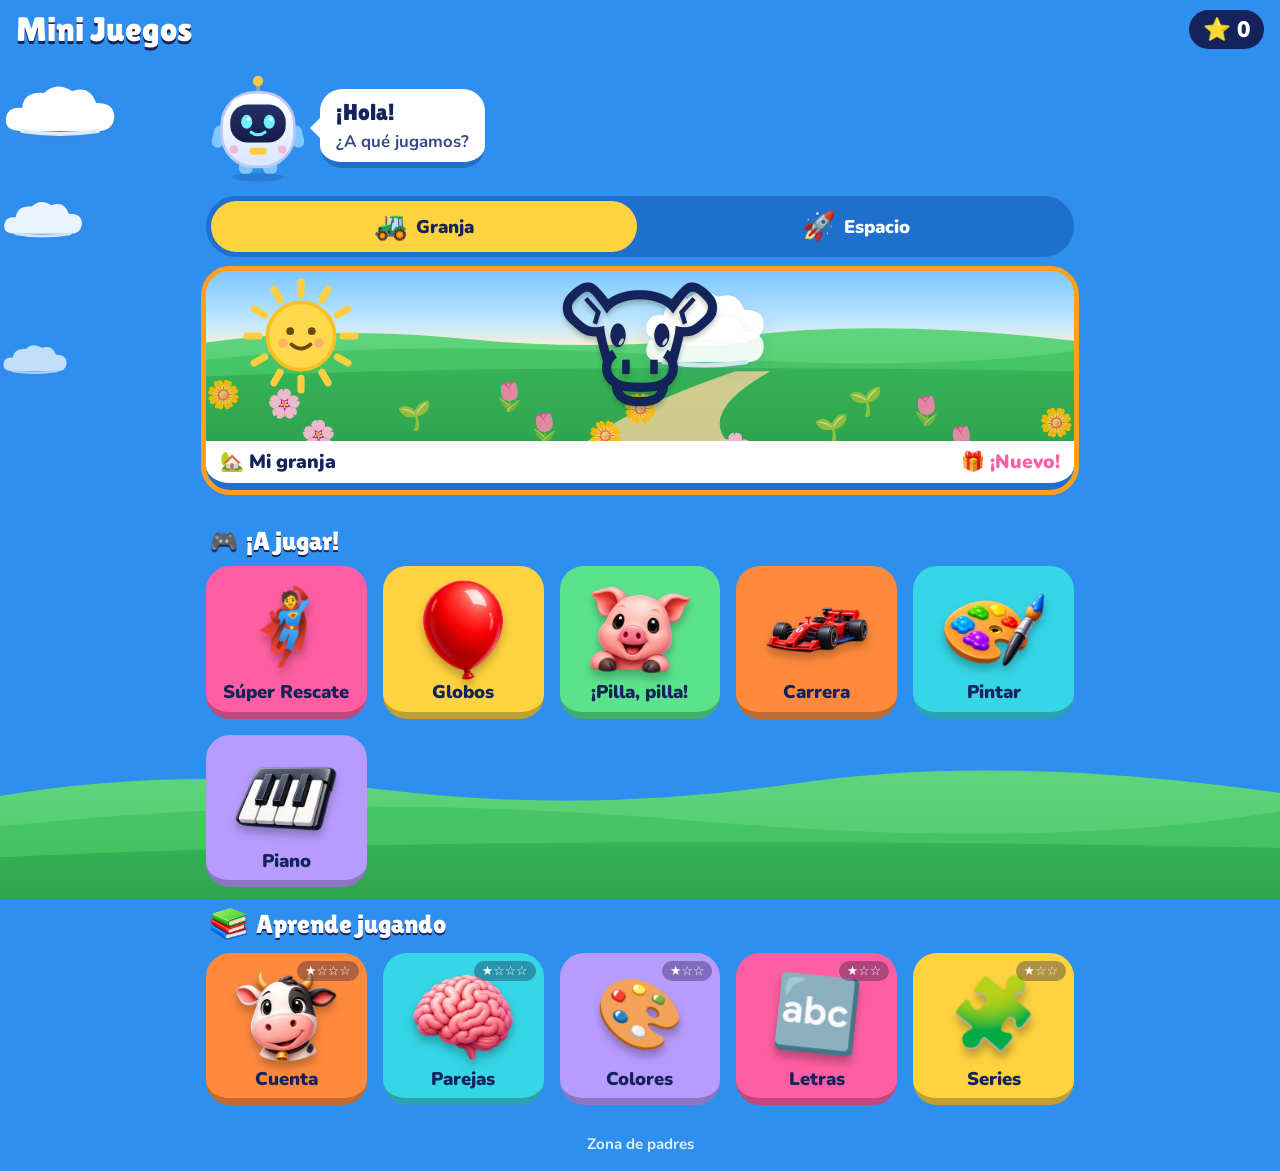
==== commit bb056562: "Estilo arcade (día en granja, noche en espacio), opción pegatina e iconos ilustrados Co-Authored-By:" ====
--- a/index.html
+++ b/index.html
@@ -3,7 +3,7 @@
 <head>
   <meta charset="utf-8">
   <meta name="viewport" content="width=device-width, initial-scale=1, maximum-scale=1, user-scalable=no">
-  <meta name="theme-color" content="#2f80ff">
+  <meta name="theme-color" content="#2F8FEF">
   <meta name="apple-mobile-web-app-capable" content="yes">
   <meta name="mobile-web-app-capable" content="yes">
   <meta name="apple-mobile-web-app-status-bar-style" content="default">
@@ -12,7 +12,8 @@
   <link rel="icon" href="icon.svg" type="image/svg+xml">
   <title>Mini Juegos</title>
   <link rel="manifest" href="manifest.json">
-  <link rel="preload" href="fonts/baloo-2-latin-800-normal.woff2" as="font" type="font/woff2" crossorigin>
+  <link rel="preload" href="fonts/lilita-one-latin-400-normal.woff2" as="font" type="font/woff2" crossorigin>
+  <link rel="preload" href="fonts/nunito-latin-900-normal.woff2" as="font" type="font/woff2" crossorigin>
   <link rel="stylesheet" href="css/style.css">
 </head>
 <body>
--- a/css/style.css
+++ b/css/style.css
@@ -1,5 +1,6 @@
-@font-face { font-family: 'Baloo 2'; font-weight: 600; font-display: swap; src: url(../fonts/baloo-2-latin-600-normal.woff2) format('woff2'); }
-@font-face { font-family: 'Baloo 2'; font-weight: 800; font-display: swap; src: url(../fonts/baloo-2-latin-800-normal.woff2) format('woff2'); }
+@font-face { font-family: 'Lilita One'; font-weight: 400; font-display: swap; src: url(../fonts/lilita-one-latin-400-normal.woff2) format('woff2'); }
+@font-face { font-family: 'Nunito'; font-weight: 700; font-display: swap; src: url(../fonts/nunito-latin-700-normal.woff2) format('woff2'); }
+@font-face { font-family: 'Nunito'; font-weight: 900; font-display: swap; src: url(../fonts/nunito-latin-900-normal.woff2) format('woff2'); }
 :root {
   --bg: #fff8ec;
   --ink: #2b2b3a;
@@ -17,7 +18,7 @@
   margin: 0;
   background: var(--bg);
   color: var(--ink);
-  font-family: 'Baloo 2', system-ui, sans-serif;
+  font-family: 'Nunito', system-ui, sans-serif;
   user-select: none;
   -webkit-user-select: none;
   -webkit-touch-callout: none;
@@ -476,3 +477,131 @@
 .pick .del { position: absolute; top: 4px; right: 4px; width: 30px; height: 30px; border-radius: 50%; border: 0; background: rgba(45,37,82,.75); color: #fff; font-size: .9rem; }
 
 .play { background: linear-gradient(#7cc6ff, #d8f1ff); }
+
+/* ---------- Piano con notas que caen ---------- */
+.play.piano { display: flex; flex-direction: column; }
+.fall { position: relative; flex: 1; overflow: hidden; }
+.fall .lane { position: absolute; top: 0; bottom: 0; width: 12.5%; background: linear-gradient(transparent, var(--k)); opacity: .22; }
+.fnote { position: absolute; width: 40px; height: 48px; margin-left: -20px; border-radius: 14px; background: var(--k); color: #fff; font-size: 1.5rem; font-weight: 800;
+  display: grid; place-items: center; border-bottom: 5px solid rgba(0,0,0,.22); box-shadow: 0 4px 8px rgba(0,0,0,.18); }
+.fnote.wait { animation: notewait .55s ease-in-out infinite alternate; }
+@keyframes notewait { to { transform: scale(1.2); box-shadow: 0 0 0 6px rgba(255,255,255,.8); } }
+.fnote.boom { animation: burst .35s forwards; }
+.rise { position: absolute; bottom: 0; margin-left: -12px; font-size: 2.1rem; font-weight: 800; pointer-events: none; text-shadow: 0 2px 0 #fff; animation: riseup 1.1s ease-out forwards; }
+@keyframes riseup { to { transform: translateY(-280px) rotate(24deg); opacity: 0; } }
+.pkeys { display: flex; gap: 4px; padding: 14px 4px 6px; height: 36%; min-height: 176px; }
+.pkey { flex: 1; min-width: 0; padding: 8px 0 10px; border: 0; border-radius: 20px 20px 12px 12px; background: var(--k); border-bottom: 8px solid rgba(0,0,0,.22);
+  display: flex; flex-direction: column; align-items: center; justify-content: space-between; cursor: pointer; transition: transform .08s; touch-action: none; }
+.pkey .ic { font-size: clamp(1.2rem, 5.4vw, 2.1rem); line-height: 1; filter: drop-shadow(0 2px 1px rgba(0,0,0,.25)); }
+.pkey svg { width: 88%; max-width: 54px; }
+.pkey .m-open { display: none; }
+.pkey.on .m-open { display: inline; } .pkey.on .m-closed { display: none; }
+.pkey.on { transform: translateY(-12px) scaleY(1.05); filter: brightness(1.12); }
+.pkey.hint { box-shadow: 0 0 0 4px #fff, 0 0 18px 8px var(--k); animation: hintk .55s ease-in-out infinite alternate; }
+@keyframes hintk { to { transform: translateY(-9px); } }
+.pkeys { height: 30%; min-height: 168px; }
+.pkey { justify-content: flex-start; gap: 6px; }
+.pkey svg { width: 100%; max-width: 60px; }
+
+/* =====================================================================
+   ESTILO ARCADE (definitivo): Día arcade en la granja, Noche arcade en el espacio.
+   Mismo lenguaje en los dos: fondo de color intenso, paneles, botones de color entero
+   con relieve y letra de videojuego. Cada tema solo cambia estas variables.
+   body.sticker añade el contorno negro tipo pegatina a cualquiera de los dos.
+   ===================================================================== */
+:root {
+  --ground: #2F8FEF; --ink: #14235A; --panel: #FFFFFF; --panel-ink: #14235A; --edge: #1F6FCC; --panel-line: transparent;
+  --chip: #14235A; --chip-ink: #FFFFFF; --title: #FFFFFF; --title-shadow: #14235A; --muted: #3A4A85; --track: #1F6FCC;
+  --line: #14122B; --radius: 24px; --shadow: 0 0 0 transparent;
+}
+body.theme-espacio {
+  --ground: #1B1846; --ink: #1B1846; --panel: #2A2666; --panel-ink: #FFFFFF; --edge: #4B45A3; --panel-line: #4B45A3;
+  --chip: #2A2666; --chip-ink: #FFFFFF; --title: #FFD23F; --title-shadow: transparent; --muted: #C9C5F2; --track: #2A2666;
+}
+html { background: #2F8FEF; }
+html:has(body.theme-espacio) { background: #1B1846; }
+body, body.theme-espacio { background: var(--ground); color: #FFFFFF; font-family: 'Nunito', system-ui, sans-serif; font-weight: 700; }
+button { font-family: inherit; }
+
+/* Cabecera */
+.topbar, body.theme-espacio .topbar { background: var(--ground); -webkit-backdrop-filter: none; backdrop-filter: none; color: #fff; }
+.topbar h1 { font-family: 'Lilita One', sans-serif; font-weight: 400; font-size: 2.1rem; letter-spacing: 0; color: var(--title); text-shadow: 0 3px 0 var(--title-shadow); }
+.topbar h1 span { color: inherit !important; }
+.stars, .icon-btn { background: var(--chip); color: var(--chip-ink); box-shadow: inset 0 0 0 2px var(--panel-line); font-weight: 900; }
+
+/* Paneles */
+.bubble, .world-banner, .prompt, .stage, .endcard, .hud > span, .progress {
+  background: var(--panel); color: var(--panel-ink); box-shadow: inset 0 0 0 2px var(--panel-line); }
+.bubble, .prompt, .stage { border-bottom: 6px solid var(--edge); }
+.bubble { font-family: 'Lilita One', sans-serif; font-weight: 400; }
+.bubble small { font-family: 'Nunito', sans-serif; font-weight: 700; color: var(--muted); }
+.bubble::before { border-right-color: var(--panel); }
+.world-banner, body.theme-espacio .world-banner { border-bottom: 7px solid var(--edge); }
+.farm-foot { color: var(--panel-ink); font-weight: 900; }
+.goalbar { background: rgba(120,140,200,.28); }
+.gift.bounce { color: #FF5FA2; }
+
+/* Selector de tema */
+.theme-pick { background: var(--track); border-radius: 999px; padding: 5px; gap: 6px; box-shadow: inset 0 0 0 2px var(--panel-line); }
+.theme-btn, .theme-btn.on { border: 0; outline: 0; background: transparent; color: #fff; font-weight: 900; padding: 7px 10px; }
+.theme-btn.on { background: #FFD23F; color: var(--ink); }
+
+/* Títulos de sección */
+.section-title { background: none; box-shadow: none; padding: 0; font-family: 'Lilita One', sans-serif; font-weight: 400; font-size: 1.6rem; color: var(--title); text-shadow: 0 2px 0 var(--title-shadow); }
+.section-title img { width: 38px; height: 38px; object-fit: contain; }
+
+/* Tarjetas de juego: color entero con relieve */
+.game-card { background: var(--c); color: var(--ink); border-bottom: 7px solid rgba(0,0,0,.24); box-shadow: none; padding: 12px 6px 10px; gap: 4px; border-radius: 24px; }
+.game-card .cover { background: none; height: 100px; overflow: visible; }
+.game-card .cover::after { display: none; }
+.game-card .emoji { font-size: 4.4rem; }
+.game-card .art { width: 104px; height: 104px; object-fit: contain; filter: drop-shadow(0 6px 4px rgba(0,0,0,.25)); transition: transform .2s; }
+.game-card:active .art { transform: scale(1.12); }
+.game-card .gname { font-weight: 900; font-size: 1.15rem; padding: 0 4px; }
+.game-card .lvl { background: rgba(20,20,60,.34); color: #fff; font-weight: 900; }
+.parents-link, body.theme-espacio .parents-link { color: rgba(255,255,255,.85); font-weight: 700; }
+.who-btn { background: var(--panel); }
+
+/* Preguntas */
+.progress { background: var(--chip); }
+.progress span { color: rgba(255,255,255,.22); }
+.progress span.on { color: #FFD23F; text-shadow: none; }
+.prompt { font-weight: 900; }
+.speak-btn { background: #FFD23F; box-shadow: 0 5px 0 #C79A0E; }
+.opt { background: var(--panel); color: var(--panel-ink); border-bottom-color: var(--edge); box-shadow: inset 0 0 0 2px var(--panel-line); }
+.opt.blk { color: var(--ink); text-shadow: none; font-family: 'Lilita One', sans-serif; font-weight: 400; border-bottom-color: rgba(0,0,0,.24); box-shadow: none; }
+.opt.right, .opt.blk.right { background: #5BE38C; color: var(--ink); border-bottom-color: #2FA75C; }
+.opt.wrong { background: var(--panel); opacity: .5; }
+
+/* Juegos */
+.hud > span { font-weight: 900; }
+.hud > .goalbar { border-color: var(--chip); background: rgba(255,255,255,.3); box-shadow: none; }
+.play { box-shadow: inset 0 0 0 2px var(--panel-line); }
+.endcard { border-bottom: 8px solid var(--edge); }
+.end-title { font-family: 'Lilita One', sans-serif; font-weight: 400; }
+.end-title small { font-family: 'Nunito', sans-serif; font-weight: 700; color: var(--muted); }
+.round.again { background: #5BE38C; } .round.home { background: #35D6E6; }
+.pbtn { background: var(--panel); border-bottom-color: var(--edge); box-shadow: inset 0 0 0 2px var(--panel-line); }
+.pbtn.on { background: #FFD23F; border-bottom-color: #C79A0E; }
+.pbtn .dot { background: var(--panel-ink); }
+.pbtn.on .dot { background: var(--ink); }
+.parents { background: #fff; color: #14235A; font-weight: 700; }
+.parents h3 { font-family: 'Lilita One', sans-serif; font-weight: 400; }
+.parents button { color: #14235A; font-weight: 700; }
+.profiles .look.on { outline: 3px solid var(--primary); background: #eef3ff; }
+
+/* ---------- Pegatina: contorno negro y sombra dura, en los dos temas ---------- */
+body.sticker .game-card, body.sticker .bubble, body.sticker .world-banner, body.sticker .prompt, body.sticker .stage, body.sticker .opt,
+body.sticker .endcard, body.sticker .pbtn, body.sticker .stars, body.sticker .icon-btn, body.sticker .hud > span, body.sticker .theme-pick,
+body.sticker .progress, body.sticker .pick, body.sticker .round, body.sticker .speak-btn, body.sticker .paper, body.sticker .play, body.sticker .who-btn {
+  border: 3px solid var(--line); box-shadow: 4px 4px 0 var(--line); }
+body.sticker .game-card, body.sticker .world-banner, body.sticker .endcard { box-shadow: 6px 6px 0 var(--line); }
+body.sticker .hud > .goalbar { border: 3px solid var(--line); box-shadow: 4px 4px 0 var(--line); background: #fff; }
+body.sticker .topbar h1 { -webkit-text-stroke: 6px var(--line); paint-order: stroke fill; text-shadow: none; transform: rotate(-2deg); transform-origin: left center; }
+body.sticker .section-title { -webkit-text-stroke: 5px var(--line); paint-order: stroke fill; text-shadow: none; }
+body.sticker .menu-grid .game-card:nth-child(odd) { transform: rotate(-1.3deg); }
+body.sticker .menu-grid .game-card:nth-child(even) { transform: rotate(1.3deg); }
+body.sticker .game-card:active, body.sticker .opt:active, body.sticker .pbtn:active { transform: translate(3px, 3px); box-shadow: 1px 1px 0 var(--line); }
+body.sticker .bubble::before { display: none; }
+body.sticker .fitem, body.sticker .game-card .art, body.sticker .game-card .emoji { filter: drop-shadow(2px 0 0 var(--line)) drop-shadow(-2px 0 0 var(--line)) drop-shadow(0 2px 0 var(--line)) drop-shadow(0 -2px 0 var(--line)); }
+body.sticker .pbtn.on { transform: translateY(-3px); }
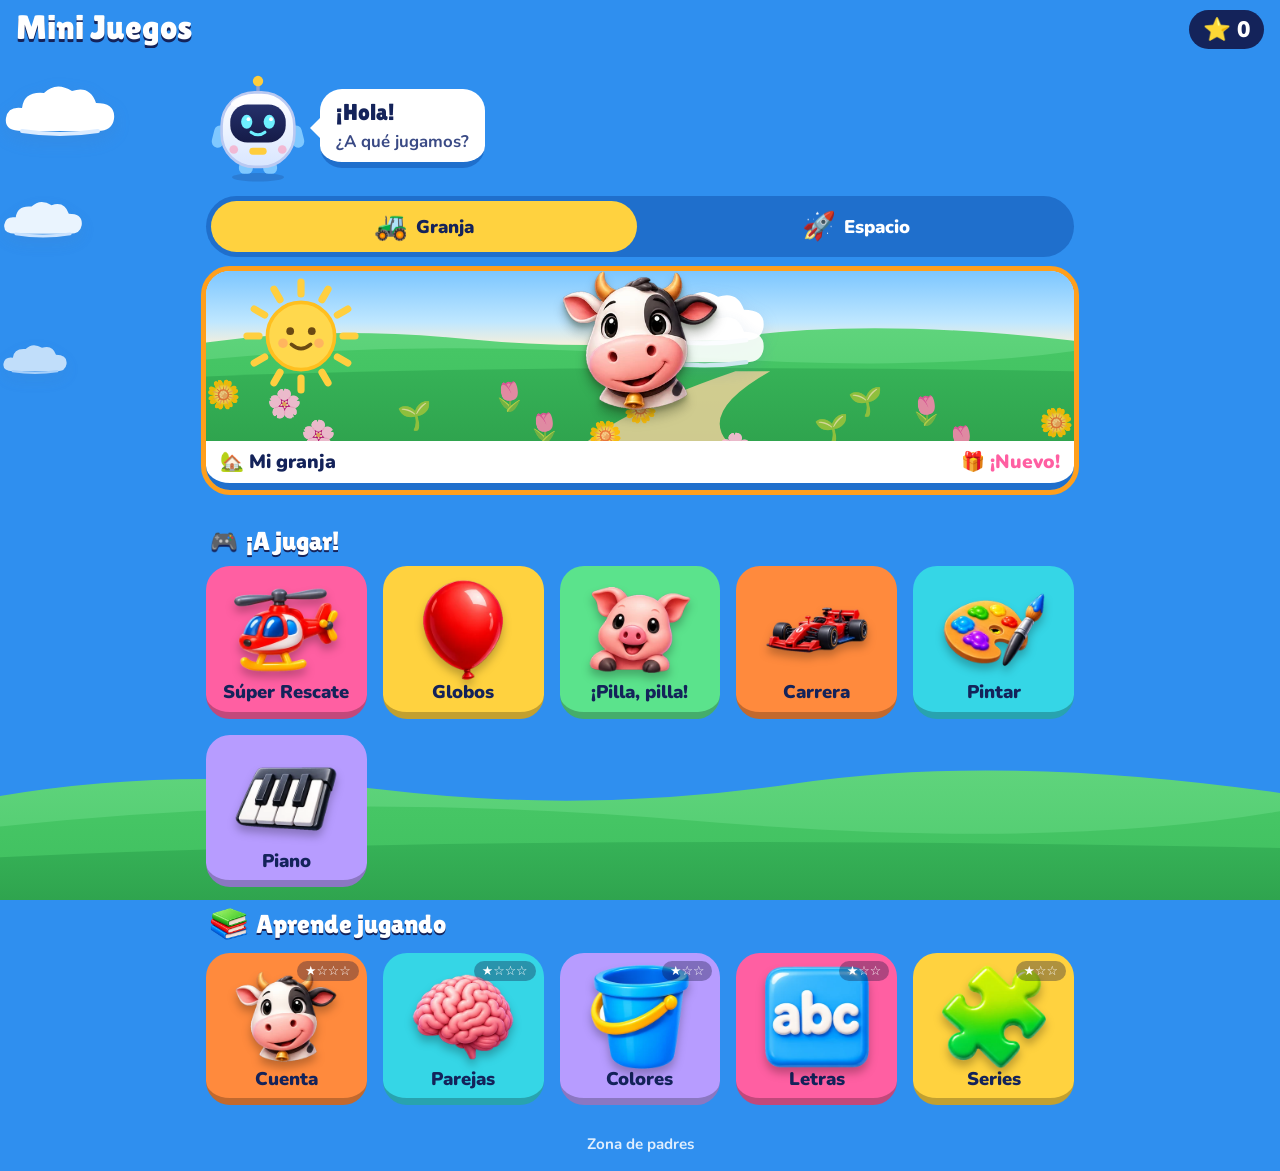
==== commit 093fe64f: "Súper Rescate en canvas con escenario por capas, helicóptero y cesta; partículas en Globos, Pilla y " ====
--- a/index.html
+++ b/index.html
@@ -30,6 +30,7 @@
 
   <script src="js/store.js"></script>
   <script src="js/core.js"></script>
+  <script src="js/fx.js"></script>
   <script src="js/mascot.js"></script>
   <script src="js/decor.js"></script>
   <script src="js/themes.js"></script>
--- a/css/style.css
+++ b/css/style.css
@@ -605,3 +605,18 @@
 body.sticker .bubble::before { display: none; }
 body.sticker .fitem, body.sticker .game-card .art, body.sticker .game-card .emoji { filter: drop-shadow(2px 0 0 var(--line)) drop-shadow(-2px 0 0 var(--line)) drop-shadow(0 2px 0 var(--line)) drop-shadow(0 -2px 0 var(--line)); }
 body.sticker .pbtn.on { transform: translateY(-3px); }
+
+/* Iconos ilustrados dentro de los juegos (sustituyen al emoji cuando existe el dibujo) */
+.pic { width: 1.15em; height: 1.15em; object-fit: contain; vertical-align: middle; filter: drop-shadow(0 .06em .04em rgba(0,0,0,.22)); pointer-events: none; }
+/* Foco visible para teclado o mando (no aparece al tocar) */
+button:focus-visible, a:focus-visible, select:focus-visible, input:focus-visible { outline: 4px solid #FFD23F; outline-offset: 3px; }
+/* Menos movimiento: se paran los adornos; los juegos siguen funcionando igual */
+@media (prefers-reduced-motion: reduce) {
+  .mascot-eyes, .mascot-light, .stars-bg .tw, body.theme-espacio #decor .planet, .starfield, .end-mascot, .world-banner.new, .gift.bounce, .buddy, .car .flame { animation: none !important; }
+  body.sticker .topbar h1, body.sticker .menu-grid .game-card { transform: none !important; }
+  .game-card .art { transition: none; }
+}
+
+/* Los títulos largos (Súper Rescate, Mi base espacial) caben en una línea */
+.topbar h1 { font-size: clamp(1.35rem, 6.6vw, 2.1rem); white-space: nowrap; overflow: hidden; text-overflow: ellipsis; padding-bottom: 3px; }
+body.sticker .topbar h1 { overflow: visible; }
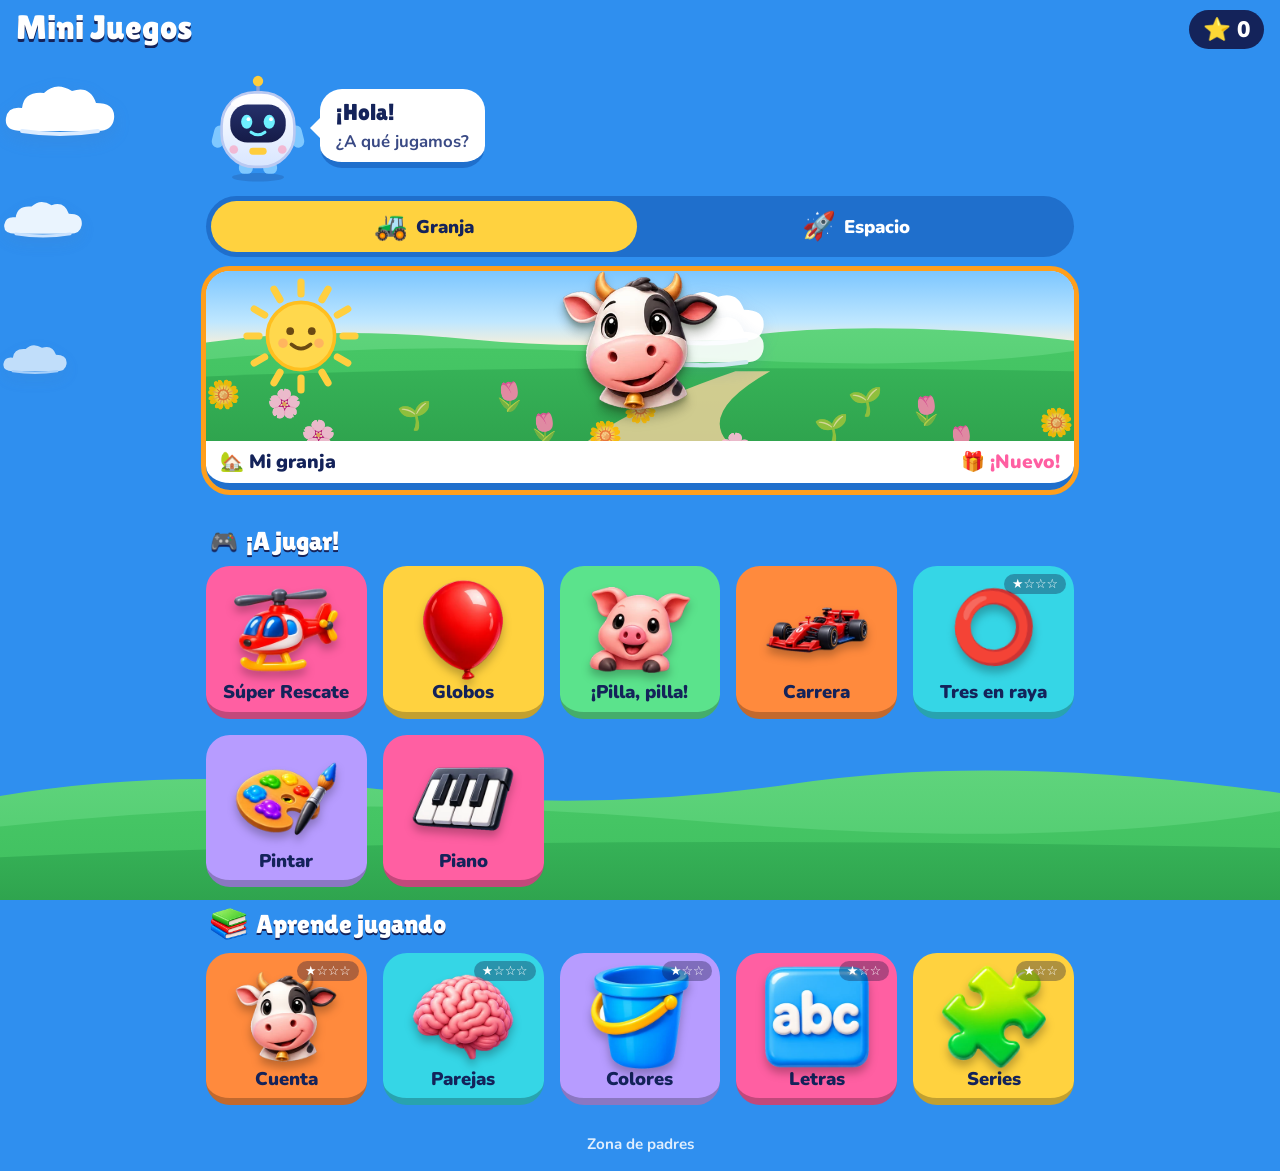
==== commit b3f0312c: "Tres en raya de tres fichas: contra Bip con nivel adaptativo y dos jugadores Co-Authored-By: Claude " ====
--- a/index.html
+++ b/index.html
@@ -31,6 +31,7 @@
   <script src="js/store.js"></script>
   <script src="js/core.js"></script>
   <script src="js/fx.js"></script>
+  <script src="js/scene.js"></script>
   <script src="js/mascot.js"></script>
   <script src="js/decor.js"></script>
   <script src="js/themes.js"></script>
@@ -41,6 +42,7 @@
   <script src="js/games/globos.js"></script>
   <script src="js/games/topo.js"></script>
   <script src="js/games/carrera.js"></script>
+  <script src="js/games/raya.js"></script>
   <script src="js/games/pintar.js"></script>
   <script src="js/games/piano.js"></script>
   <script src="js/games/contar.js"></script>
--- a/css/style.css
+++ b/css/style.css
@@ -620,3 +620,42 @@
 /* Los títulos largos (Súper Rescate, Mi base espacial) caben en una línea */
 .topbar h1 { font-size: clamp(1.35rem, 6.6vw, 2.1rem); white-space: nowrap; overflow: hidden; text-overflow: ellipsis; padding-bottom: 3px; }
 body.sticker .topbar h1 { overflow: visible; }
+
+/* ---------- Tres en raya ---------- */
+.raya-modes { display: grid; gap: 18px; margin-top: 16px; }
+.raya-mode { border: 0; border-radius: 28px; padding: 20px 12px; background: #35D6E6; border-bottom: 8px solid rgba(0,0,0,.22); cursor: pointer;
+  display: flex; align-items: center; justify-content: center; gap: 16px; font-size: 4.4rem; line-height: 1; }
+.raya-mode:nth-child(2) { background: #5BE38C; }
+.raya-mode:active { transform: translateY(5px); border-bottom-width: 3px; }
+.raya-mode i { font-style: normal; font-size: 2.4rem; }
+.raya-mode .bip { width: 96px; } .raya-mode .bip svg { display: block; width: 100%; }
+.raya-score { display: flex; align-items: center; justify-content: space-between; gap: 8px; margin-bottom: 12px; }
+.raya-score .side { display: flex; align-items: center; gap: 8px; background: var(--panel); border-radius: 999px; padding: 6px 12px; font-size: 2.3rem; line-height: 1;
+  border-bottom: 5px solid var(--edge); box-shadow: inset 0 0 0 2px var(--panel-line); opacity: .55; transition: opacity .2s, transform .2s; }
+.raya-score .side.on { opacity: 1; outline: 4px solid #FFD23F; animation: rturn .7s ease-in-out infinite alternate; }
+.raya-score .pips { display: flex; gap: 5px; }
+.raya-score .pips i { width: 14px; height: 14px; border-radius: 50%; background: rgba(120,130,170,.35); }
+.raya-score .pips i.on { background: #FFD23F; box-shadow: 0 0 0 2px #F0A500; }
+.raya-score .bipmini { width: 42px; } .raya-score .bipmini svg { display: block; width: 100%; }
+.raya-wrap { display: grid; place-items: center; }
+.raya-board { width: min(100%, 60vh, 520px); aspect-ratio: 1; display: grid; grid-template-columns: repeat(3, 1fr); gap: 10px; padding: 12px;
+  background: var(--panel); border-radius: 28px; border-bottom: 8px solid var(--edge); box-shadow: inset 0 0 0 2px var(--panel-line); }
+.rcell { border: 0; padding: 0; border-radius: 20px; background: rgba(120,140,200,.16); font-size: clamp(3rem, 17vw, 5.2rem); line-height: 1;
+  display: grid; place-items: center; cursor: pointer; touch-action: manipulation; }
+body.theme-espacio .rcell { background: rgba(255,255,255,.09); }
+.rcell.p1 { background: rgba(255,95,162,.26); } .rcell.p2 { background: rgba(53,214,230,.3); }
+.rcell .pz { display: block; animation: rpop .3s cubic-bezier(.3,1.6,.5,1); }
+.rcell.old .pz { animation: rblink .6s ease-in-out infinite alternate; }
+.rcell.gone .pz { animation: rgone .24s forwards; }
+.rcell.win { background: #FFD23F; animation: rwin .45s ease-in-out 3; }
+.rcell.danger { box-shadow: inset 0 0 0 6px #FF8A3D; animation: rhint .6s ease-in-out infinite alternate; }
+.rcell.hint { animation: rhint .7s ease-in-out infinite alternate; }
+@keyframes rpop { from { transform: scale(.2); } to { transform: scale(1); } }
+@keyframes rblink { from { opacity: 1; transform: scale(1); } to { opacity: .35; transform: scale(.86); } }
+@keyframes rgone { to { opacity: 0; transform: scale(.2) rotate(40deg); } }
+@keyframes rwin { 50% { transform: scale(1.1); } }
+@keyframes rhint { from { filter: brightness(1); } to { filter: brightness(1.35); } }
+@keyframes rturn { from { transform: scale(1); } to { transform: scale(1.07); } }
+body.sticker .raya-board, body.sticker .raya-mode, body.sticker .raya-score .side { border: 3px solid var(--line); box-shadow: 5px 5px 0 var(--line); }
+body.sticker .rcell { border: 3px solid var(--line); }
+@media (prefers-reduced-motion: reduce) { .raya-score .side.on, .rcell.hint, .rcell.danger { animation: none; } }
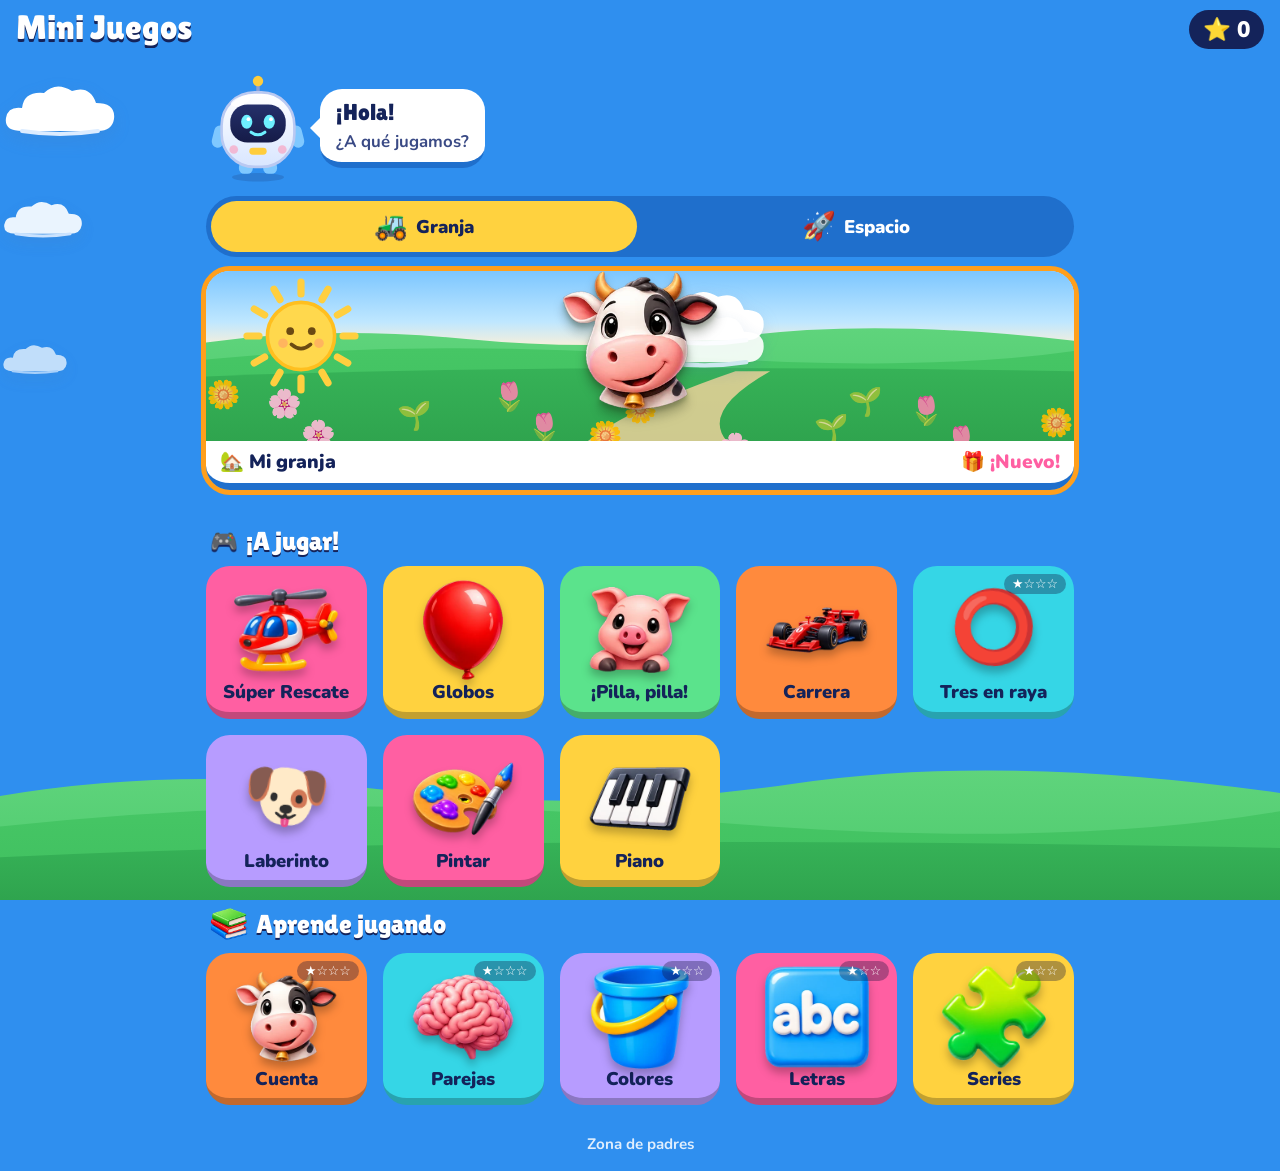
==== commit c1af9084: "Laberinto, Repite con Bip (Simón) dentro de Tres en raya, fichas X/O y arreglo del tablero que se de" ====
--- a/index.html
+++ b/index.html
@@ -42,7 +42,9 @@
   <script src="js/games/globos.js"></script>
   <script src="js/games/topo.js"></script>
   <script src="js/games/carrera.js"></script>
+  <script src="js/games/simon.js"></script>
   <script src="js/games/raya.js"></script>
+  <script src="js/games/laberinto.js"></script>
   <script src="js/games/pintar.js"></script>
   <script src="js/games/piano.js"></script>
   <script src="js/games/contar.js"></script>
--- a/css/style.css
+++ b/css/style.css
@@ -659,3 +659,41 @@
 body.sticker .raya-board, body.sticker .raya-mode, body.sticker .raya-score .side { border: 3px solid var(--line); box-shadow: 5px 5px 0 var(--line); }
 body.sticker .rcell { border: 3px solid var(--line); }
 @media (prefers-reduced-motion: reduce) { .raya-score .side.on, .rcell.hint, .rcell.danger { animation: none; } }
+
+/* Tres en raya: el tablero mantiene sus casillas iguales tengan ficha o no (antes crecía la fila con ficha) */
+.raya-board { grid-template-columns: repeat(3, minmax(0, 1fr)); grid-template-rows: repeat(3, minmax(0, 1fr)); }
+.rcell { min-width: 0; min-height: 0; overflow: hidden; }
+.rcell .pz { width: 74%; height: 74%; display: grid; place-items: center; }
+.rcell .pz > img, .rcell .pz > svg { width: 100%; height: 100%; object-fit: contain; display: block; }
+.raya-score .side { opacity: 1; }                       /* sin transparencia: se veía la nube del fondo a través */
+.raya-score .side:not(.on) > * { opacity: .55; }
+.raya-score .pc { display: grid; place-items: center; width: 1.15em; height: 1.15em; }
+.raya-score .pc > svg, .raya-score .pc > img { width: 100%; height: 100%; }
+.xo { width: 1em; height: 1em; display: block; }
+.raya-skins { display: flex; justify-content: center; gap: 12px; margin-top: 12px; }
+.raya-skin { border: 0; border-radius: 999px; padding: 8px 16px; display: flex; gap: 6px; align-items: center; font-size: 2rem; line-height: 1; background: var(--track); cursor: pointer; opacity: .7; }
+.raya-skin.on { background: #FFD23F; opacity: 1; box-shadow: 0 4px 0 #C79A0E; }
+.raya-mode .me { display: grid; place-items: center; width: 1.1em; height: 1.1em; } .raya-mode .me > * { width: 100%; height: 100%; }
+.raya-mode.simon { background: #B79CFF; }
+.simon-ico { display: grid; grid-template-columns: 1fr 1fr; gap: 5px; width: 1.05em; height: 1.05em; }
+.simon-ico i { border-radius: 30%; box-shadow: inset 0 -4px 0 rgba(0,0,0,.2); }
+body.sticker .raya-skin.on { border: 3px solid var(--line); }
+/* ---------- Repite con Bip (Simón) ---------- */
+.simon-top { display: flex; align-items: center; gap: 10px; margin-bottom: 12px; }
+.simon-bip { width: 74px; flex: none; } .simon-bip svg { display: block; width: 100%; }
+.simon-say { font-size: 2.4rem; line-height: 1; }
+.simon-dots { flex: 1; display: flex; flex-wrap: wrap; gap: 7px; justify-content: center; background: var(--chip); border-radius: 999px; padding: 10px 14px; min-height: 40px; box-shadow: inset 0 0 0 2px var(--panel-line); }
+.simon-dots i { width: 18px; height: 18px; border-radius: 50%; background: rgba(255,255,255,.25); }
+.simon-dots i.on { background: #FFD23F; }
+.simon-wrap { display: grid; place-items: center; }
+.simon-pads { width: min(100%, 58vh, 520px); aspect-ratio: 1; display: grid; grid-template-columns: repeat(2, minmax(0, 1fr)); grid-template-rows: repeat(2, minmax(0, 1fr)); gap: 16px; }
+.spad { border: 0; border-radius: 34px; background: var(--c); border-bottom: 10px solid rgba(0,0,0,.24); cursor: pointer; display: grid; place-items: center; padding: 0;
+  transition: transform .08s, filter .08s; touch-action: manipulation; }
+.spad svg { width: 52%; height: 52%; fill: rgba(255,255,255,.55); stroke: rgba(255,255,255,.55); stroke-width: 6; }
+.simon-wrap.watch .spad { filter: saturate(.75) brightness(.82); }
+.simon-wrap .spad.on { filter: brightness(1.35) saturate(1.2); transform: scale(1.06); box-shadow: 0 0 0 7px #fff; }
+.spad.on svg { fill: #fff; stroke: #fff; }
+.spad.next { box-shadow: 0 0 0 7px #FFD23F; animation: rhint .5s ease-in-out infinite alternate; }
+.spad.nope { animation: snope .4s; }
+@keyframes snope { 25% { transform: translateX(-7px); } 75% { transform: translateX(7px); } }
+body.sticker .spad { border: 3px solid var(--line); box-shadow: 5px 5px 0 var(--line); }
